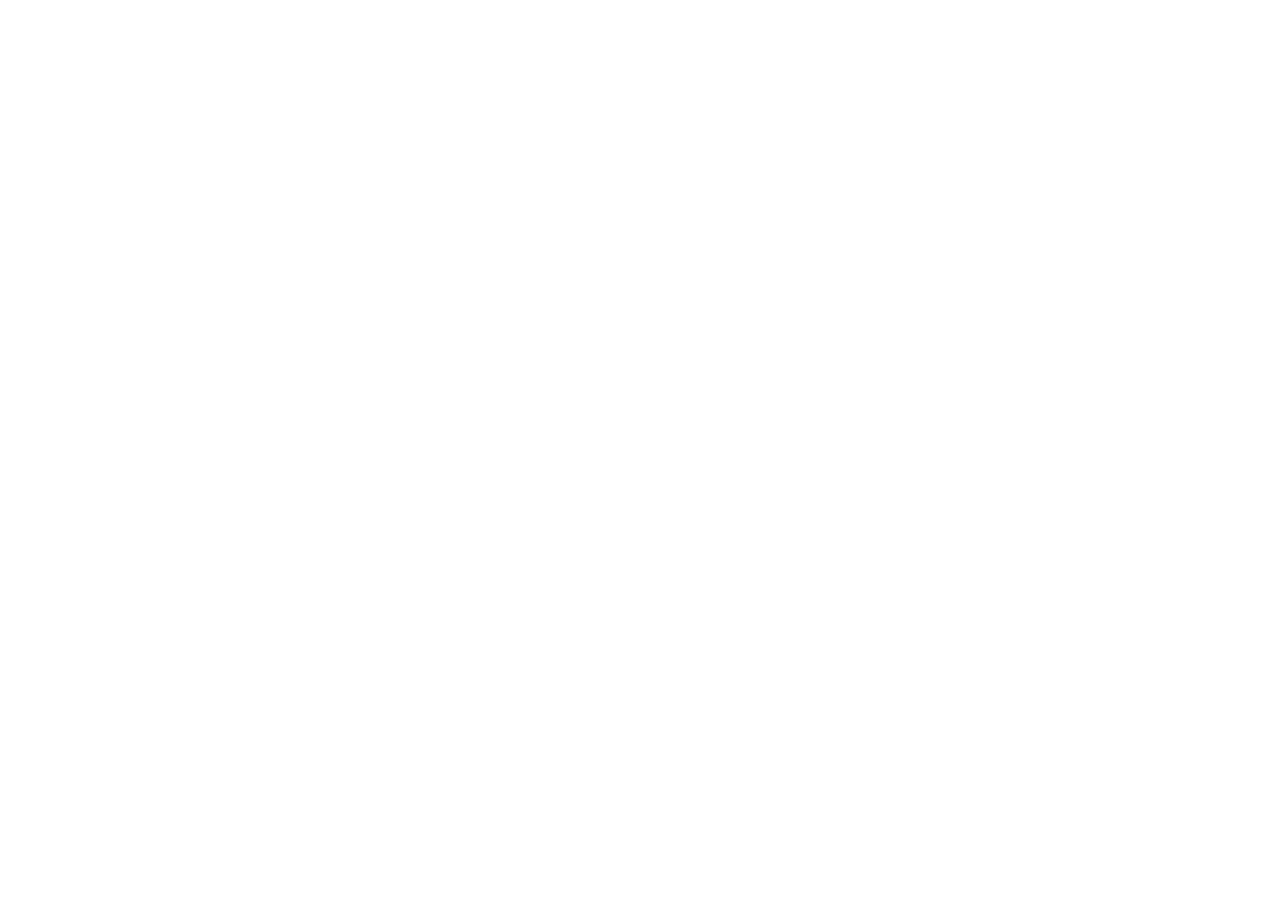
==== NHIS-CloneProject/index.html @ 0c993502 "Add files via upload" ====
<!DOCTYPE html>
<html lang="en">
  <head>
    <meta charset="UTF-8" />
    <meta name="viewport" content="width=device-width, initial-scale=1.0" />
    <title>Document</title>
  </head>
  <body>
    <header>
      <div></div>
      <div></div>
      <div></div>
      <nav></nav>
    </header>
    <main>
      <section class="hero"></section>
      <section class="news"></section>
      <section class="introduce"></section>
    </main>
    <footer>
      <div></div>
      <div></div>
    </footer>
  </body>
</html>
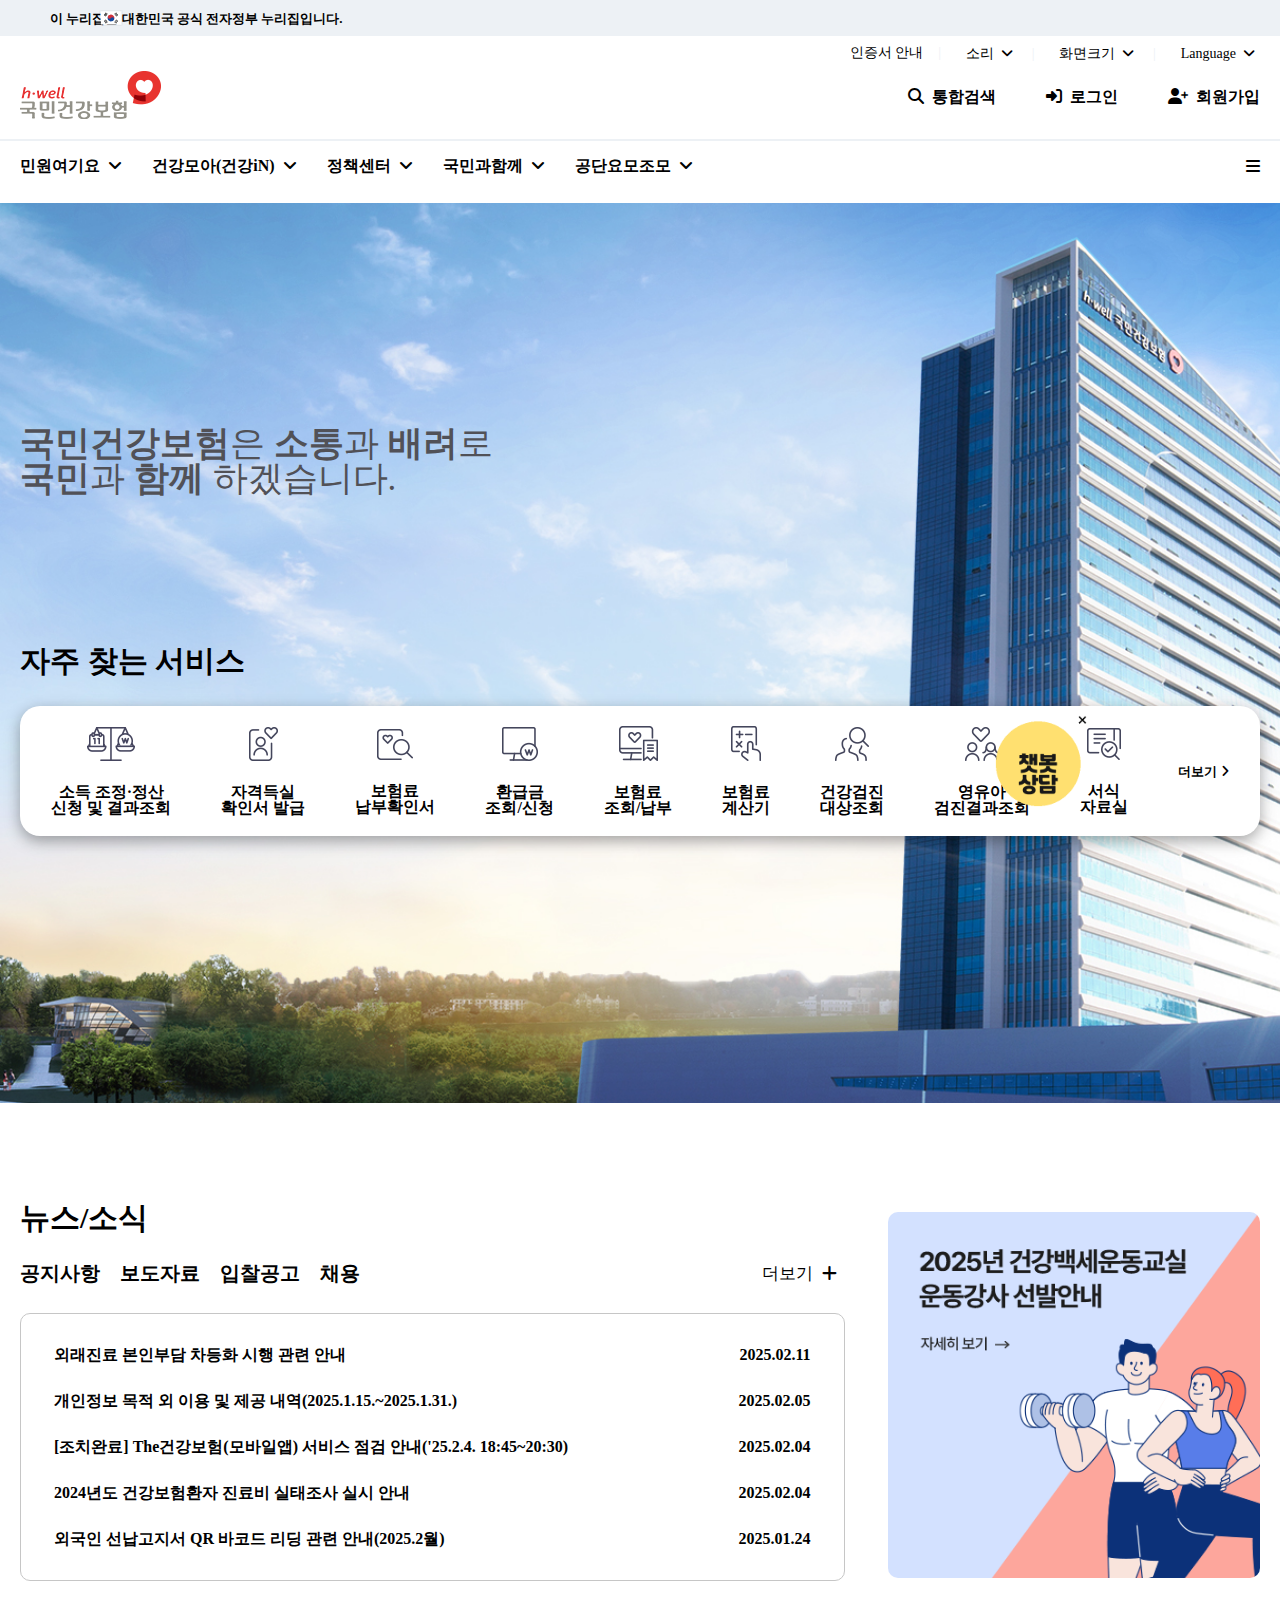
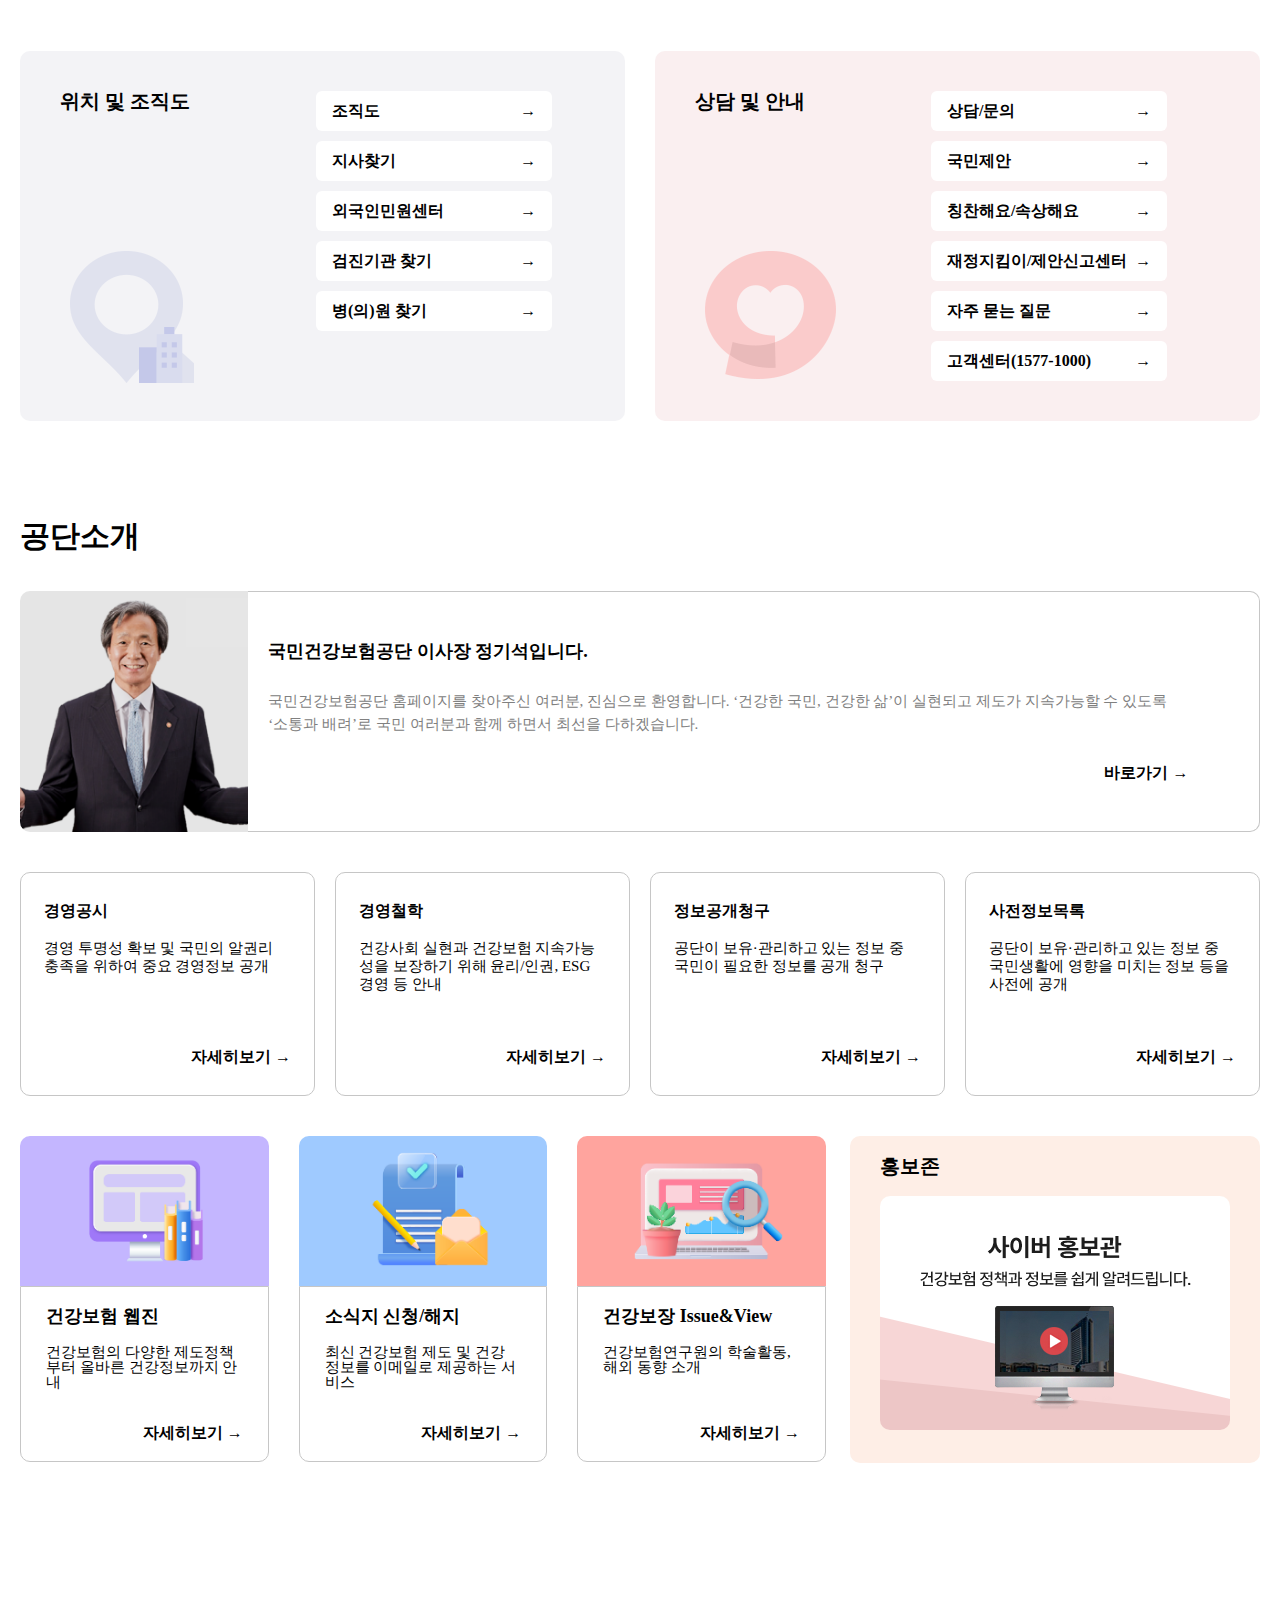
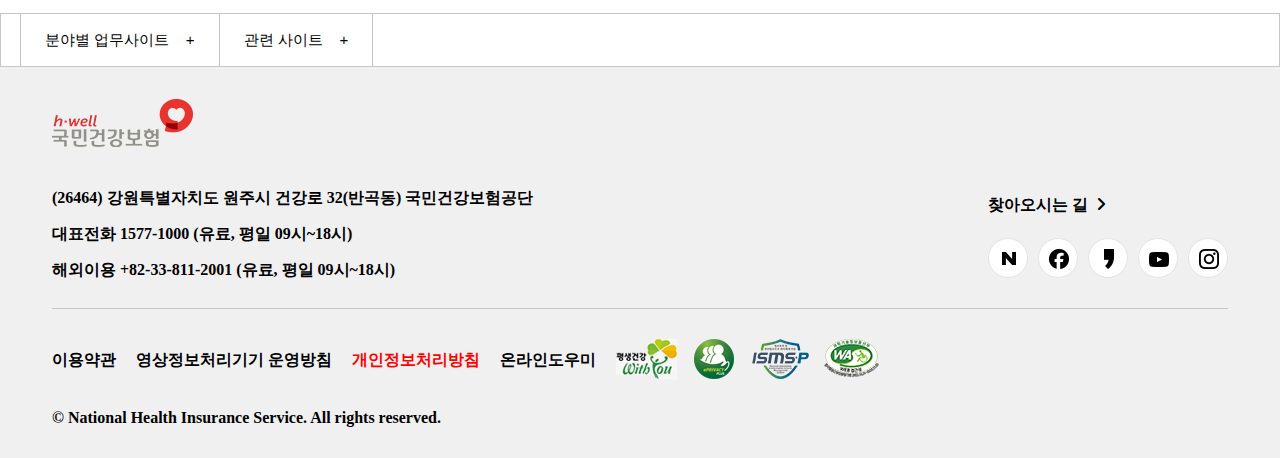
==== commit 143ceafc: "Add files via upload" ====
--- a/NHIS-CloneProject/index.html
+++ b/NHIS-CloneProject/index.html
@@ -3,23 +3,591 @@
   <head>
     <meta charset="UTF-8" />
     <meta name="viewport" content="width=device-width, initial-scale=1.0" />
-    <title>Document</title>
+    <title>국민건강보험</title>
+    <link rel="stylesheet" href="common/reset.css" />
+    <link rel="stylesheet" href="header.css" />
+    <link rel="stylesheet" href="hero.css" />
+    <link rel="stylesheet" href="news.css" />
+    <link rel="stylesheet" href="about.css" />
+    <link rel="stylesheet" href="footer.css" />
+    <link rel="stylesheet" href="aside.css" />
+    <link
+      rel="stylesheet"
+      href="https://cdnjs.cloudflare.com/ajax/libs/font-awesome/6.7.2/css/all.min.css"
+      integrity="sha512-Evv84Mr4kqVGRNSgIGL/F/aIDqQb7xQ2vcrdIwxfjThSH8CSR7PBEakCr51Ck+w+/U6swU2Im1vVX0SVk9ABhg=="
+      crossorigin="anonymous"
+      referrerpolicy="no-referrer"
+    />
   </head>
   <body>
     <header>
-      <div></div>
-      <div></div>
-      <div></div>
-      <nav></nav>
+      <section class="header__inner">
+        <div class="header__inner-contents">
+        <span class="header__inner-text">
+          이 누리집은 대한민국 공식 전자정부 누리집입니다.
+        </span>
+      </div>
+      </section>
+      <div class="header__contents">
+        <section class="header__services">
+          <ul class="header__site-controls">
+            <li><a>인증서 안내</a></li>
+            <li>
+              <a>소리 &nbsp;<i class="fa-solid fa-angle-down"></i></a>
+            </li>
+            <li>
+              <a>화면크기 &nbsp;<i class="fa-solid fa-angle-down"></i></a>
+            </li>
+            <li>
+              <a>Language &nbsp;<i class="fa-solid fa-angle-down"></i></a>
+            </li>
+          </ul>
+          <div class="header__topbar">
+            <div class="logo-album">
+              <img
+                src="img/logo.png"
+                alt=""
+              />
+            </div>
+            <div class="user-controls">
+              <a class="search" href="https://www.nhis.or.kr/nhis/index.do"
+                ><i class="fa-solid fa-magnifying-glass"></i>&nbsp; 통합검색</a
+              >
+              <a
+                class="login"
+                href="https://www.nhis.or.kr/nhis/etc/personalLoginPage.do"
+                ><i class="fa-solid fa-right-to-bracket"></i>&nbsp; 로그인</a
+              >
+              <a
+                class="join"
+                href="https://www.nhis.or.kr/nhis/etc/wbhaza01600m01.do"
+                ><i class="fa-solid fa-user-plus"></i>&nbsp; 회원가입</a
+              >
+            </div>
+          </div>
+        </section>
+        <nav class="header__menu">
+          <ul class="menu-list">
+            <li>민원여기요 &nbsp;<i class="fa-solid fa-angle-down"></i></li>
+            <li>
+              건강모아(건강iN) &nbsp;<i class="fa-solid fa-angle-down"></i>
+            </li>
+            <li>정책센터 &nbsp;<i class="fa-solid fa-angle-down"></i></li>
+            <li>국민과함께 &nbsp;<i class="fa-solid fa-angle-down"></i></li>
+            <li>공단요모조모 &nbsp;<i class="fa-solid fa-angle-down"></i></li>
+          </ul>
+          <i class="fa-solid fa-bars"></i>
+        </nav>
+      </div>
+      <div class="header__line"></div>
     </header>
     <main>
-      <section class="hero"></section>
-      <section class="news"></section>
-      <section class="introduce"></section>
+      <section class="hero">
+        <div class="hero__contents">
+          <h2>
+            <span>국민건강보험</span>은 <span>소통</span>과
+            <span>배려</span>로<br /><span>국민</span>과
+            <span>함께</span> 하겠습니다.
+          </h2>
+          <nav class="hero__service">
+            <h3>자주 찾는 서비스</h3>
+            <ul class="service__menu">
+              <li class="gap">
+                <a href="https://www.nhis.or.kr/nhis/minwon/sodukTotalView.do">
+                  <div>
+                    <img
+                      src="img/ico-scales.png"
+                      alt=""
+                    />
+                  </div>
+                  <span
+                    >소득 조정·정산<br />
+
+                    신청 및 결과조회</span
+                  >
+                </a>
+              </li>
+              <li class="gap">
+                <a href="https://www.nhis.or.kr/nhis/etc/personalLoginPage.do">
+                  <div>
+                    <img
+                      src="img/ico-qualification.png"
+                      alt=""
+                    />
+                  </div>
+                  <span>
+                    자격득실<br />
+
+                    확인서 발급</span
+                  >
+                </a>
+              </li>
+              <li class="gap">
+                <a href="https://www.nhis.or.kr/nhis/etc/personalLoginPage.do">
+                  <div>
+                    <img
+                      src="img/ico-burden.png"
+                      alt=""
+                    />
+                  </div>
+                  <span
+                    >보험료<br />
+
+                    납부확인서</span
+                  >
+                </a>
+              </li>
+              <li class="gap">
+                <a href="https://www.nhis.or.kr/nhis/etc/personalLoginPage.do">
+                  <div>
+                    <img
+                      src="img/ico-refund.png"
+                      alt=""
+                    />
+                  </div>
+                  <span
+                    >환급금<br />
+
+                    조회/신청</span
+                  >
+                </a>
+              </li>
+              <li class="gap">
+                <a href="https://www.nhis.or.kr/nhis/etc/personalLoginPage.do">
+                  <div>
+                    <img
+                      src="img/ico-insurance.png"
+                      alt=""
+                    />
+                  </div>
+                  <span
+                    >보험료<br />
+
+                    조회/납부</span
+                  >
+                </a>
+              </li>
+              <li>
+                <a
+                  href="https://www.nhis.or.kr/nhis/minwon/initCtrbCalcView.do"
+                >
+                  <div>
+                    <img
+                      src="img/ico-calculation.png"
+                      alt=""
+                    />
+                  </div>
+                  <span
+                    >보험료<br />
+
+                    계산기</span
+                  >
+                </a>
+              </li>
+              <li>
+                <a href="https://www.nhis.or.kr/nhis/etc/personalLoginPage.do">
+                  <div>
+                    <img
+                      src="img/ico-checkups.png"
+                      alt=""
+                    />
+                  </div>
+                  <span
+                    >건강검진<br />
+
+                    대상조회</span
+                  >
+                </a>
+              </li>
+              <li>
+                <a href="https://www.nhis.or.kr/nhis/etc/personalLoginPage.do">
+                  <div>
+                    <img
+                      src="img/ico-family.png"
+                      alt=""
+                    />
+                  </div>
+                  <span
+                    >영유아<br />
+
+                    검진결과조회</span
+                  >
+                </a>
+              </li>
+              <li>
+                <a href="https://www.nhis.or.kr/nhis/minwon/wbhaba03900m01.do">
+                  <div>
+                    <img
+                      src="img/ico-company-inquiry.png"
+                      alt=""
+                    />
+                  </div>
+                  <span
+                    >서식<br />
+
+                    자료실</span
+                  >
+                </a>
+              </li>
+              <li>
+              <a href="https://www.nhis.or.kr/nhis/minwon/wbhaba01000m01.do">
+                <span class="more"
+                  >더보기&nbsp;<i class="fa-solid fa-angle-right"></i
+                ></span>
+              </a>
+              </li>
+            </ul>
+          </nav>
+        </div>
+      </section>
+      <section class="news">
+        <div class="news__contents">
+          <div class="news__top">
+            <div class="info-board">
+              <h3>뉴스/소식</h3>
+              <div class="menu">
+                <ul>
+                  <li>공지사항</li>
+                  <li>보도자료</li>
+                  <li>입찰공고</li>
+                  <li>채용</li>
+                </ul>
+                <span class="more"
+                  ><a href="">더보기 &nbsp;<i class="fa-solid fa-plus"></a></i
+                ></span>
+              </div>
+              <ul class="news__list">
+                <li>
+                  <a
+                    href="https://www.nhis.or.kr/nhis/together/wbhaea01000m01.do?mode=view&articleNo=10849463&article.offset=0&articleLimit=10&srSearchVal=%EC%99%B8%EB%9E%98%EC%A7%84%EB%A3%8C+%EB%B3%B8%EC%9D%B8%EB%B6%80%EB%8B%B4+%EC%B0%A8%EB%93%B1%ED%99%94+%EC%8B%9C%ED%96%89+%EA%B4%80%EB%A0%A8+%EC%95%88%EB%82%B4"
+                  >
+                    외래진료 본인부담 차등화 시행 관련 안내
+                  </a>
+                  <time datetime="">2025.02.11</time>
+                </li>
+                <li>
+                  <a
+                    href="https://www.nhis.or.kr/nhis/together/wbhaea01000m01.do?mode=view&articleNo=10849303&article.offset=0&articleLimit=10&srSearchVal=%EA%B0%9C%EC%9D%B8%EC%A0%95%EB%B3%B4+%EB%AA%A9%EC%A0%81+%EC%99%B8+%EC%9D%B4%EC%9A%A9+%EB%B0%8F+%EC%A0%9C%EA%B3%B5+%EB%82%B4%EC%97%AD"
+                  >
+                    개인정보 목적 외 이용 및 제공 내역(2025.1.15.~2025.1.31.)
+                  </a>
+                  <time datetime="">2025.02.05</time>
+                </li>
+                <li>
+                  <a
+                    href="https://www.nhis.or.kr/nhis/together/wbhaea01000m01.do?mode=view&articleNo=10849283&article.offset=0&articleLimit=10&srSearchVal=%5B%EC%A1%B0%EC%B9%98%EC%99%84%EB%A3%8C%5D+The%EA%B1%B4%EA%B0%95%EB%B3%B4%ED%97%98%28%EB%AA%A8%EB%B0%94%EC%9D%BC%EC%95%B1%29+%EC%84%9C%EB%B9%84%EC%8A%A4+%EC%A0%90%EA%B2%80+%EC%95%88%EB%82%B4"
+                  >
+                    [조치완료] The건강보험(모바일앱) 서비스 점검 안내('25.2.4.
+                    18:45~20:30)
+                  </a>
+                  <time datetime="">2025.02.04</time>
+                </li>
+                <li>
+                  <a
+                    href="https://www.nhis.or.kr/nhis/together/wbhaea01000m01.do?mode=view&articleNo=10849246&article.offset=0&articleLimit=10&srSearchVal=2024%EB%85%84%EB%8F%84+%EA%B1%B4%EA%B0%95%EB%B3%B4%ED%97%98%ED%99%98%EC%9E%90+%EC%A7%84%EB%A3%8C%EB%B9%84+%EC%8B%A4%ED%83%9C%EC%A1%B0%EC%82%AC+%EC%8B%A4%EC%8B%9C+%EC%95%88%EB%82%B4"
+                  >
+                    2024년도 건강보험환자 진료비 실태조사 실시 안내
+                  </a>
+                  <time datetime="">2025.02.04</time>
+                </li>
+                <li>
+                  <a
+                    href="https://www.nhis.or.kr/nhis/together/wbhaea01000m01.do?mode=view&articleNo=10849070&article.offset=0&articleLimit=10&srSearchVal=%EC%99%B8%EA%B5%AD%EC%9D%B8+%EC%84%A0%EB%82%A9%EA%B3%A0%EC%A7%80%EC%84%9C+QR+%EB%B0%94%EC%BD%94%EB%93%9C+%EB%A6%AC%EB%94%A9+%EA%B4%80%EB%A0%A8+%EC%95%88%EB%82%B4%282025.2%EC%9B%94%29"
+                  >
+                    외국인 선납고지서 QR 바코드 리딩 관련 안내(2025.2월)
+                  </a>
+                  <time datetime="">2025.01.24</time>
+                </li>
+              </ul>
+            </div>
+            <article class="card">
+              <img src="img/20250117_banner_pc01.png" alt="">
+            </article>
+          </div>
+          <div class="news__bottom">
+            <article class="location">
+              <h5>위치 및 조직도</h5>
+              <ul>
+                <li>
+                  <a
+                    href="https://www.nhis.or.kr/nhis/about/retrieveOrganizationChart.do"
+                    ><span>조직도</span> <span>→</span>
+                  </a>
+                </li>
+                <li>
+                  <a href=""><span>지사찾기</span> <span>→</span> </a>
+                </li>
+                <li>
+                  <a href=""><span>외국인민원센터</span> <span>→</span> </a>
+                </li>
+                <li>
+                  <a href=""><span>검진기관 찾기</span> <span>→</span> </a>
+                </li>
+                <li>
+                  <a href=""><span>병(의)원 찾기</span> <span>→</span> </a>
+                </li>
+              </ul>
+            </article>
+            <article class="help">
+              <h5>상담 및 안내</h5>
+              <ul>
+                <li>
+                  <a
+                    href="https://www.nhis.or.kr/nhis/about/retrieveOrganizationChart.do"
+                    ><span>상담/문의</span> <span>→</span>
+                  </a>
+                </li>
+                <li>
+                  <a href=""><span>국민제안</span> <span>→</span> </a>
+                </li>
+                <li>
+                  <a href=""><span>칭찬해요/속상해요</span> <span>→</span> </a>
+                </li>
+                <li>
+                  <a href=""
+                    ><span>재정지킴이/제안신고센터</span> <span>→</span>
+                  </a>
+                </li>
+                <li>
+                  <a href=""><span>자주 묻는 질문</span> <span>→</span> </a>
+                </li>
+                <li>
+                  <a href=""
+                    ><span>고객센터(1577-1000)</span> <span>→</span>
+                  </a>
+                </li>
+              </ul>
+            </article>
+          </div>
+        </div>
+      </section>
+      <section class="about">
+        <div class="about__contents">
+          <h3>공단소개</h3>
+          <figure>
+            <div class="profile__img"></div>
+            <figcaption>
+              <a href="https://www.nhis.or.kr/nhis/about/wbhafa01000m01.do">
+                <h6>국민건강보험공단 이사장 정기석입니다.</h6>
+                <p>
+                  국민건강보험공단 홈페이지를 찾아주신 여러분, 진심으로
+                  환영합니다. 
+                  ‘건강한 국민, 건강한 삶’이 실현되고 제도가 지속가능할 수
+                  있도록 ‘소통과 배려’로 국민 여러분과 함께 하면서 최선을
+                  다하겠습니다.
+                </p>
+                <span>바로가기 →</span>
+              </a>
+            </figcaption>
+          </figure>
+          <div class="text__cardlist">
+            <a href="https://www.nhis.or.kr/announce/index.do" class="textcard">
+              <h6>경영공시</h6>
+              <p>
+                경영 투명성 확보 및 국민의 알권리
+                충족을 위하여 중요 경영정보 공개
+              </p>
+              <span>자세히보기 →</span>
+            </a>
+            <a
+              href="https://www.nhis.or.kr/nhis/about/wbhafd01000m01.do"
+              class="textcard"
+            >
+              <h6>경영철학</h6>
+              <p>
+                건강사회 실현과 건강보험 지속가능성을 보장하기 위해
+                윤리/인권, ESG
+                경영 등 안내
+              </p>
+              <span>자세히보기 →</span>
+            </a>
+            <a
+              href="https://www.nhis.or.kr/nhis/together/wbhaec01000m01.do"
+              class="textcard"
+            >
+              <h6>정보공개청구</h6>
+              <p>
+                공단이 보유·관리하고 있는 정보 중
+                국민이 필요한 정보를 공개 청구
+              </p>
+              <span>자세히보기 →</span>
+            </a>
+            <a
+              href="https://www.nhis.or.kr/nhis/together/retrieveOpenList.do"
+              class="textcard"
+            >
+              <h6>사전정보목록</h6>
+              <p>
+                공단이 보유·관리하고 있는 정보 중
+                국민생활에 영향을 미치는 정보 등을
+                사전에 공개
+              </p>
+              <span>자세히보기 →</span>
+            </a>
+          </div>
+          <div class="list-slide">
+            <div class="img__cardlist">
+              <article class="imgcard">
+                <a
+                  href="https://www.nhis.or.kr/nhis/together/wbhaea02000m01.do"
+                >
+                  <div class="imgcard__album">
+                    <img
+                      src="img/img_info_webzin.png"
+                      alt=""
+                    />
+                  </div>
+                  <div class="imgcard-text">
+                    <h6>건강보험 웹진</h6>
+                    <p>
+                      건강보험의 다양한 제도정책부터 올바른 건강정보까지 안내
+                    </p>
+                    <span>자세히보기 →</span>
+                  </div>
+                </a>
+              </article>
+              <article class="imgcard">
+                <a href="https://www.nhis.or.kr/nhis/etc/insertNewsInfoView.do">
+                  <div class="imgcard__album">
+                    <img
+                      src="img/img_info_sosic.png"
+                      alt=""
+                    />
+                  </div>
+                  <div class="imgcard-text">
+                    <h6>소식지 신청/해지</h6>
+                    <p>
+                      최신 건강보험 제도 및 건강 정보를 이메일로 제공하는 서비스
+                    </p>
+                    <span>자세히보기 →</span>
+                  </div>
+                </a>
+              </article>
+              <article class="imgcard">
+                <a href="https://www.nhis.or.kr/nhis/about/wbhafb08200m01.do">
+                  <div class="imgcard__album">
+                    <img
+                      src="img/img_info_issue.png"
+                      alt=""
+                    />
+                  </div>
+                  <div class="imgcard-text">
+                    <h6>건강보장 Issue&View</h6>
+                    <p>건강보험연구원의 학술활동, 해외 동향 소개</p>
+                    <span>자세히보기 →</span>
+                  </div>
+                </a>
+              </article>
+            </div>
+            <a href="https://www.nhis.or.kr/nhis/about/wbhafc01000m01.do" class="slide">
+              <h5>홍보존</h5>
+              <div class="album">
+                <img
+                  src="img/pr_20240429.png"
+                  alt=""
+                />
+              </div>
+            </a>
+          </div>
+        </div>
+      </section>
     </main>
     <footer>
-      <div></div>
-      <div></div>
+      <section class="footer__inner">
+        <div class="footer__inner-contents">
+          <button><a href="https://www.nhis.or.kr/nhis/index.do">분야별 업무사이트 &nbsp;&nbsp; +</a></button>
+          <button class="border-right"><a href="https://www.nhis.or.kr/nhis/index.do">관련 사이트 &nbsp;&nbsp; +</a></button>
+        </div>
+      </section>
+      <section class="footer__main">
+        <div class="footer__main-contents">
+          <div>
+            <img
+              src="img/logo.png"
+              alt=""
+            />
+          </div>
+          <div class="footer__main-top">
+            <div class="footer__main-info">
+              <p>
+                (26464) 강원특별자치도 원주시 건강로 32(반곡동) 국민건강보험공단
+              </p>
+              <p>대표전화 1577-1000 (유료, 평일 09시~18시)</p>
+              <p>해외이용 +82-33-811-2001 (유료, 평일 09시~18시)</p>
+            </div>
+            <div>
+              <a href="https://www.nhis.or.kr/nhis/about/retrieveBranchList.do"
+                >찾아오시는 길 &nbsp;<i class="fa-solid fa-angle-right"></i
+              ></a>
+              <ul class="footer__main-snslink">
+                <li>
+                  <a class="naver" href="https://blog.naver.com/nhicblog"></a>
+                </li>
+                <li>
+                  <a
+                    class="facebook"
+                    href="https://www.facebook.com/nhis.korea"
+                  ></a>
+                </li>
+                <li>
+                  <a class="kakao" href="https://story.kakao.com/ch/nhis"></a>
+                </li>
+                <li>
+                  <a
+                    class="youtube"
+                    href="https://www.youtube.com/user/nhicsns"
+                  ></a>
+                </li>
+                <li>
+                  <a
+                    class="instagram"
+                    href="https://www.instagram.com/nhis_korea/"
+                  ></a>
+                </li>
+              </ul>
+            </div>
+          </div>
+          <div class="footer__main-bottom">
+            <div class="policy">
+              <a href="https://www.nhis.or.kr/nhis/etc/wbhaze01900m01.do"
+                >이용약관</a
+              ><a href="https://www.nhis.or.kr/nhis/etc/wbhaze02803m01.do"
+                >영상정보처리기기 운영방침</a
+              ><a
+                class="red"
+                href="https://www.nhis.or.kr/nhis/etc/privacy_policy.do"
+                >개인정보처리방침</a
+              ><a href="https://www.nhis.or.kr/helpcom_new/hc_user_main.jsp"
+                >온라인도우미</a
+              >
+              <div class="marklist">
+                <a
+                  class="mark01"
+                  href="https://www.nhis.or.kr/nhis/about/wbhafd03600m01.do"
+                ></a
+                ><a
+                  class="mark02"
+                  href="https://www.eprivacy.or.kr/front/certifiedSiteMark/certifiedSiteMarkPopup.do?certCmd=EP&certNum=2024-EP-R017"
+                ></a
+                ><a
+                  class="mark03"
+                  href="https://www.nhis.or.kr/upload/ISMS-P.pdf"
+                ></a>
+                <a
+                  class="mark04"
+                  href="https://www.nhis.or.kr/upload/wa_qualith_certificate.pdf"
+                ></a>
+              </div>
+            </div>
+            <div>© National Health Insurance Service. All rights reserved.</div>
+          </div>
+        </div>
+      </section>
     </footer>
+    <aside>
+      <span class="chat">
+        <a href="https://chatbot.nhis.or.kr/api/"><img src="img/chat_hello.gif" alt=""></a>
+      </span>
+    </aside>
   </body>
 </html>
--- a/NHIS-CloneProject/header.css
+++ b/NHIS-CloneProject/header.css
@@ -0,0 +1,158 @@
+header {
+  width: 100vw;
+  height: 203px;
+  background-color: white;
+}
+
+.header__contents {
+  width: 100%;
+  max-width: 1240px;
+  margin: 0 auto;
+
+  display: flex;
+  flex-direction: column;
+  gap: 35px;
+}
+
+.header__inner {
+  position: relative;
+  background-color: #edf1f5;
+  padding: 10px;
+  margin-bottom: 10px;
+  position: relative;
+}
+
+.header__inner-contents {
+  width: 100vw;
+  max-width: 1240px;
+  margin: 0 auto;
+}
+
+.header__inner > .header__inner-contents > .header__inner-text {
+  font-size: 13px;
+  font-weight: bold;
+  margin-left: 30px;
+}
+
+.header__inner-text::before {
+  content: "";
+  display: block;
+  position: absolute;
+  left: 99px;
+  top: 50%;
+  margin-top: -8px;
+  width: 24px;
+  height: 16px;
+
+  background-image: url("img/top_ban_ico_flag.svg");
+  background-repeat: no-repeat;
+  background-size: 100% auto;
+  background-position: left center;
+}
+
+.header__site-controls {
+  display: flex;
+  justify-content: flex-end;
+  gap: 20px;
+
+  font-size: 14px;
+}
+
+.header__site-controls > li > a {
+  background-color: transparent;
+  padding: 2px 5px;
+  border-radius: 6px;
+  transition: all 0.5s;
+}
+
+.header__site-controls > li > a:hover {
+  cursor: pointer;
+  background-color: #edf1f5;
+}
+
+.header__site-controls > li::after {
+  content: "|";
+  color: #edf1f5;
+  margin-left: 10px;
+}
+
+.header__site-controls > li:last-child::after {
+  content: "";
+  margin-left: 0;
+}
+
+.header__topbar {
+  display: flex;
+  justify-content: space-between;
+  align-items: center;
+  margin-top: 10px;
+}
+
+.header__topbar > .user-controls {
+  display: flex;
+  gap: 50px;
+
+  font-weight: bold;
+}
+
+.header__menu {
+  display: flex;
+  justify-content: space-between;
+  align-items: center;
+
+  font-weight: bold;
+}
+
+.header__menu > .menu-list {
+  display: flex;
+  gap: 30px;
+}
+
+.header__menu > .menu-list > li {
+  cursor: pointer;
+}
+
+.header__menu > i {
+  cursor: pointer;
+}
+
+.header__line {
+  border: 1px solid #edf1f5;
+  margin-top: -35px;
+}
+
+@media screen and (max-width: 768px) {
+  .header {
+    height: 183px;
+  }
+  .header__contents {
+    max-width: 680px;
+    gap: 25px;
+    display: flex;
+  }
+
+  .header__inner-contents {
+    max-width: 680px;
+  }
+
+  .header__inner {
+    padding: 10px;
+    margin-bottom: 10px;
+  }
+
+  .header__inner > .header__inner-contents > .header__inner-text {
+    font-size: 8px;
+    margin-left: 30px;
+  }
+
+  .header__inner-text::before {
+    left: 50px;
+    top: 64%;
+    width: 20px;
+    height: 12px;
+  }
+
+  .header__menu > .menu-list > li {
+    font-size: 13px;
+  }
+}
--- a/NHIS-CloneProject/hero.css
+++ b/NHIS-CloneProject/hero.css
@@ -0,0 +1,110 @@
+main {
+  display: flex;
+  flex-direction: column;
+  gap: 100px;
+}
+
+.hero {
+  width: 100vw;
+  background-image: url("img/visual_img01.jpg");
+  background-size: cover;
+  background-repeat: no-repeat;
+}
+
+.hero__contents {
+  width: 100%;
+  max-width: 1240px;
+  height: 100vh;
+  margin: 0 auto;
+
+  display: flex;
+  flex-direction: column;
+  gap: 150px;
+}
+
+.hero__contents > h2 {
+  font-size: 35px;
+  color: #515157;
+  font-weight: 500;
+
+  padding-top: 18%;
+}
+
+.hero__contents > h2 > span {
+  font-weight: bold;
+}
+
+.hero__service {
+  display: flex;
+  flex-direction: column;
+  gap: 30px;
+}
+
+.hero__service > h3 {
+  font-size: 30px;
+  font-weight: bold;
+}
+
+.service__menu {
+  display: flex;
+  padding: 20px 10px;
+  gap: 50px;
+  align-items: center;
+  justify-content: center;
+
+  background-color: white;
+  border: none;
+  border-radius: 20px;
+
+  font-weight: bold;
+  box-shadow: rgba(0, 0, 0, 0.35) 0px 5px 15px;
+}
+
+.service__menu > li > a {
+  display: flex;
+  flex-direction: column;
+  justify-content: center;
+  align-items: center;
+
+  gap: 20px;
+}
+
+.service__menu > li > a > span {
+  text-align: center;
+  text-decoration: none;
+}
+
+.service__menu > li > a:hover > span {
+  text-decoration: underline;
+  color: red;
+}
+
+.service__menu > li > a > .more {
+  font-size: 13px;
+}
+
+@media screen and (max-width: 768px) {
+  .hero__contents {
+    max-width: 680px;
+  }
+
+  .hero__service > h3 {
+    font-size: 25px;
+  }
+
+  .service__menu {
+    display: initial;
+    padding: 30px 20px;
+  }
+  .service__menu > li {
+    width: 20%;
+    float: left;
+  }
+
+  .service__menu > .gap {
+    margin-bottom: 30px;
+  }
+  .service__menu > li > a > .more {
+    margin-top: 40px;
+  }
+}
--- a/NHIS-CloneProject/news.css
+++ b/NHIS-CloneProject/news.css
@@ -0,0 +1,191 @@
+.news {
+  width: 100vw;
+}
+
+.news__contents {
+  width: 100%;
+  max-width: 1240px;
+  margin: 0 auto;
+
+  display: flex;
+  flex-direction: column;
+  gap: 70px;
+}
+
+.news__top {
+  display: flex;
+  align-items: flex-end;
+}
+
+.news__top > .info-board {
+  width: 70%;
+  display: flex;
+  flex-direction: column;
+  gap: 30px;
+}
+
+.news__top > .info-board > h3 {
+  font-size: 30px;
+  font-weight: bold;
+}
+
+.info-board > .menu {
+  display: flex;
+  justify-content: space-between;
+  align-items: center;
+
+  font-size: 20px;
+  font-weight: bold;
+  width: 95%;
+
+  padding: 0 7px 0 0;
+}
+
+.info-board > .menu > ul {
+  display: flex;
+  gap: 20px;
+}
+
+.info-board > .menu > ul > li {
+  cursor: pointer;
+}
+
+.info-board > .menu > .more {
+  font-weight: 300;
+  font-size: 17px;
+}
+
+.info-board > .menu > .more > i {
+  font-weight: 300;
+}
+
+.info-board > .news__list {
+  display: flex;
+  flex-direction: column;
+  gap: 30px;
+
+  border: 1px solid #c6c6c6;
+  padding: 33px;
+  border-radius: 10px;
+  width: 95%;
+}
+
+.info-board > .news__list > li {
+  display: flex;
+  justify-content: space-between;
+  font-weight: bold;
+}
+
+.info-board > .news__list > li > a:hover {
+  text-decoration: underline;
+}
+
+.card {
+  width: 30%;
+  border-radius: 10px;
+}
+
+.card > img {
+  width: 100%;
+  border-radius: 10px;
+  object-fit: cover;
+}
+
+/* .card {
+  width: 30%;
+  background-image: url("https://www.nhis.or.kr/_res/nhis/nhis/img/banner/20250117_banner_pc01.png");
+  background-size: cover;
+  background-position: center;
+
+  border-radius: 10px;
+} */
+
+.news__bottom {
+  display: flex;
+  gap: 30px;
+}
+
+.news__bottom > article {
+  width: 100%;
+  background-repeat: no-repeat;
+  background-position: 50px 200px;
+
+  display: flex;
+  gap: 126px;
+  padding: 40px;
+  border-radius: 10px;
+}
+
+.news__bottom > article > h5 {
+  font-size: 20px;
+  font-weight: bold;
+}
+
+.news__bottom > article > ul {
+  width: 50%;
+  display: flex;
+  flex-direction: column;
+  gap: 10px;
+}
+
+.news__bottom > article > ul > li > a {
+  width: 90%;
+  background-color: white;
+
+  font-weight: bold;
+
+  display: flex;
+  justify-content: space-between;
+  line-height: 40px;
+  padding: 0 16px;
+
+  border-radius: 6px;
+}
+
+.news__bottom > .location {
+  background-image: url("img/bg_service1.png");
+  background-color: #f3f3f6;
+}
+
+.news__bottom > .help {
+  background-image: url("img/bg_service2.png");
+  background-color: #faeff0;
+}
+
+@media screen and (max-width: 768px) {
+  .news__contents {
+    max-width: 680px;
+  }
+  .news__top > .info-board > h3 {
+    font-size: 25px;
+  }
+
+  .info-board > .menu > ul {
+    font-size: 17px;
+  }
+
+  .info-board > .menu > .more {
+    font-size: 13px;
+  }
+
+  .info-board > .news__list > li > a {
+    font-size: 11px;
+  }
+  .info-board > .news__list > li > time {
+    font-size: 10px;
+  }
+
+  .news__bottom {
+    display: unset;
+  }
+
+  .news__bottom > article {
+    gap: 0;
+    justify-content: space-between;
+  }
+
+  .news__bottom > .location {
+    margin-bottom: 30px;
+    background-position: 30px 140px;
+  }
+}
--- a/NHIS-CloneProject/about.css
+++ b/NHIS-CloneProject/about.css
@@ -0,0 +1,294 @@
+.about {
+  width: 100vw;
+}
+
+.about__contents {
+  width: 100%;
+  max-width: 1240px;
+  margin: 0 auto;
+
+  display: flex;
+  flex-direction: column;
+  gap: 40px;
+}
+
+.about__contents > h3 {
+  font-size: 30px;
+  font-weight: bold;
+}
+
+.about__contents > figure {
+  display: flex;
+  border-radius: 10px;
+
+  width: 100%;
+  height: 241px;
+}
+
+.profile__img {
+  width: 25%;
+  height: 100%;
+  object-fit: cover;
+
+  background-color: #c6c6c6;
+  background-image: url("img/img_about.png");
+  background-repeat: no-repeat;
+  background-position: top center;
+  background-size: 100% auto;
+  border-radius: 10px 0 0 10px;
+}
+
+.about__contents > figure > figcaption {
+  border-radius: 0 10px 10px 0;
+  border: 1px solid #c6c6c6;
+  border-left: none;
+}
+
+.about__contents > figure > figcaption > a {
+  width: 95%;
+
+  display: flex;
+  flex-direction: column;
+  gap: 30px;
+  padding: 50px 20px;
+}
+
+.about__contents > figure > figcaption > a > h6 {
+  font-size: 18px;
+  font-weight: bold;
+}
+
+.about__contents > figure > figcaption > a > p {
+  font-size: 15px;
+  color: gray;
+  line-height: 1.5;
+}
+
+.about__contents > figure > figcaption > a > span {
+  text-align: right;
+  font-weight: bold;
+}
+
+.about__contents > .text__cardlist {
+  display: flex;
+  gap: 20px;
+}
+
+.about__contents > .text__cardlist > .textcard {
+  width: 25%;
+
+  display: flex;
+  flex-direction: column;
+  gap: 20px;
+  padding: 30px 23px;
+
+  border: 1px solid #c6c6c6;
+  border-radius: 10px;
+}
+
+.about__contents > .text__cardlist > .textcard > h6 {
+  font-size: 18x;
+  font-weight: bold;
+}
+
+.about__contents > .text__cardlist > .textcard > p {
+  font-size: 15px;
+  line-height: 1.2;
+  height: 90px;
+}
+
+.about__contents > .text__cardlist > .textcard > span {
+  text-align: right;
+  font-weight: bold;
+}
+
+.about__contents > .list-slide {
+  display: flex;
+  width: 100%;
+}
+
+.about__contents > .list-slide > .img__cardlist {
+  display: flex;
+  gap: 30px;
+  width: auto;
+  padding-right: 24px;
+}
+
+.about__contents > .list-slide > .img__cardlist > .imgcard {
+  width: 33.3%;
+  border-radius: 10px 10px 0 0;
+}
+
+.about__contents
+  > .list-slide
+  > .img__cardlist
+  > .imgcard
+  > a
+  > .imgcard__album {
+  width: 100%;
+  height: 150px;
+  border-radius: 10px 10px 0 0;
+}
+
+.about__contents
+  > .list-slide
+  > .img__cardlist
+  > .imgcard
+  > a
+  > .imgcard__album
+  > img {
+  width: 100%;
+  height: 100%;
+  object-fit: cover;
+  border-radius: 10px 10px 0 0;
+}
+
+.about__contents > .list-slide > .img__cardlist > .imgcard > a > .imgcard-text {
+  display: flex;
+  flex-direction: column;
+  gap: 20px;
+  padding: 20px 25px;
+  border: 1px solid #c6c6c6;
+  border-radius: 0 0 10px 10px;
+}
+
+.about__contents
+  > .list-slide
+  > .img__cardlist
+  > .imgcard
+  > a
+  > .imgcard-text
+  > h6 {
+  font-size: 18px;
+  font-weight: bold;
+}
+
+.about__contents
+  > .list-slide
+  > .img__cardlist
+  > .imgcard
+  > a
+  > .imgcard-text
+  > p {
+  font-size: 15px;
+  height: 50px;
+}
+
+.about__contents
+  > .list-slide
+  > .img__cardlist
+  > .imgcard
+  > a
+  > .imgcard-text
+  > span {
+  text-align: right;
+  font-weight: bold;
+  margin-top: 10px;
+}
+
+.about__contents > .list-slide > .slide {
+  width: auto;
+  background-color: #feeee6;
+  background-image: url("https://www.nhis.or.kr/_res/nhis/nhis/img/newimg/main/bg_app.png");
+  background-repeat: no-repeat;
+
+  display: flex;
+  flex-direction: column;
+  gap: 20px;
+  padding: 20px 30px 30px;
+
+  border-radius: 10px;
+}
+
+.about__contents > .list-slide > .slide > h5 {
+  font-size: 20px;
+  font-weight: bold;
+}
+
+.about__contents > .list-slide > .slide > .album {
+  width: 100%;
+  border-radius: 10px;
+}
+
+.about__contents > .list-slide > .slide > .album > img {
+  border-radius: 10px;
+}
+
+@media screen and (max-width: 768px) {
+  .about__contents {
+    max-width: 680px;
+  }
+  .about__contents > h3 {
+    font-size: 25px;
+  }
+  .profile__img {
+    width: 50%;
+    background-size: 200% auto;
+  }
+
+  .about__contents > .text__cardlist > .textcard {
+    padding: 23px 15px;
+  }
+
+  .about__contents > .text__cardlist > .textcard > h6 {
+    font-size: 15x;
+  }
+
+  .about__contents > .text__cardlist > .textcard > p {
+    font-size: 12px;
+    height: 60px;
+  }
+
+  .about__contents > .text__cardlist > .textcard > span {
+    font-size: 12px;
+  }
+  .about__contents > .list-slide {
+    display: unset;
+  }
+  .about__contents > .list-slide > .img__cardlist {
+    display: flex;
+    justify-content: space-between;
+    padding-right: 0;
+    margin-bottom: 40px;
+  }
+  .about__contents
+    > .list-slide
+    > .img__cardlist
+    > .imgcard
+    > a
+    > .imgcard-text {
+    padding: 20px;
+    gap: 15px;
+  }
+
+  .about__contents
+    > .list-slide
+    > .img__cardlist
+    > .imgcard
+    > a
+    > .imgcard-text
+    > h6 {
+    height: 35px;
+  }
+
+  .about__contents
+    > .list-slide
+    > .img__cardlist
+    > .imgcard
+    > a
+    > .imgcard-text
+    > span {
+    font-size: 13px;
+  }
+  .about__contents > .list-slide {
+    display: unset;
+  }
+
+  .about__contents > .list-slide > .slide > .album {
+    display: flex;
+    justify-content: center;
+  }
+  .about__contents > .list-slide > .slide > .album > img {
+    width: 70%;
+  }
+}
--- a/NHIS-CloneProject/footer.css
+++ b/NHIS-CloneProject/footer.css
@@ -0,0 +1,179 @@
+footer {
+  width: 100vw;
+  position: absolute;
+
+  padding-top: 150px;
+  font-weight: bold;
+}
+
+.footer__inner {
+  width: 100%;
+  height: 54px;
+  margin: 0 auto;
+  display: flex;
+
+  border: 1px solid #c6c6c6;
+}
+
+.footer__inner-contents {
+  width: 100%;
+  max-width: 1240px;
+  margin: 0 auto;
+
+  display: flex;
+}
+
+.footer__inner-contents > button {
+  border-radius: 0;
+  border: none;
+  border-left: 1px solid #c6c6c6;
+  padding: 0 24px;
+  background-color: transparent;
+  font-size: 15px;
+}
+
+.footer__inner-contents > .border-right {
+  border-right: 1px solid #c6c6c6;
+}
+
+.footer__main {
+  width: 100%;
+  background-color: #f0f0f0;
+}
+
+.footer__main-contents {
+  width: 100%;
+  max-width: 1240px;
+  margin: 0 auto;
+  padding: 32px;
+
+  display: flex;
+  flex-direction: column;
+}
+
+.footer__main-top {
+  display: flex;
+  justify-content: space-between;
+  align-items: flex-end;
+
+  border-bottom: 1px solid #c6c6c6;
+  padding-bottom: 30px;
+  margin-top: 40px;
+}
+
+.footer__main-info {
+  display: flex;
+  flex-direction: column;
+  gap: 20px;
+}
+
+.footer__main-snslink {
+  display: flex;
+  gap: 10px;
+  margin-top: 25px;
+}
+
+.footer__main-snslink > li > a {
+  background-color: white;
+  display: block;
+  width: 40px;
+  height: 40px;
+  border: 1px solid #e4e4e4;
+  border-radius: 999px;
+}
+
+.footer__main-snslink > li > .naver {
+  background-image: url("img/foot_ico_sns_blog.png");
+}
+
+.footer__main-snslink > li > .facebook {
+  background-image: url("img/foot_ico_sns_facebook.png");
+}
+
+.footer__main-snslink > li > .kakao {
+  background-image: url("img/foot_ico_sns_kakao.png");
+}
+
+.footer__main-snslink > li > .youtube {
+  background-image: url("img/foot_ico_sns_youtube.png");
+}
+
+.footer__main-snslink > li > .instagram {
+  background-image: url("img/foot_ico_sns_Instagram.png");
+}
+
+.policy {
+  display: flex;
+  gap: 20px;
+  align-items: center;
+  padding: 30px 0;
+}
+
+.red {
+  color: red;
+}
+
+.marklist {
+  display: flex;
+  gap: 15px;
+}
+
+.marklist > a {
+  height: 41px;
+  background-repeat: no-repeat;
+}
+
+.mark01 {
+  background-image: url("img/mark_01.png");
+  width: 63px;
+}
+
+.mark02 {
+  background-image: url("img/mark_02.png");
+  width: 43px;
+}
+
+.mark03 {
+  background-image: url("img/mark02-img05.png");
+  width: 57px;
+}
+
+.mark04 {
+  background-image: url("img/mark_04.png");
+  width: 60px;
+}
+
+@media screen and (max-width: 768px) {
+  footer {
+    padding-top: 100px;
+  }
+
+  .footer__inner-contents {
+    max-width: 680px;
+  }
+
+  .footer__main-top {
+    margin-top: 30px;
+  }
+
+  .footer__main-info {
+    font-size: 14px;
+    gap: 10px;
+  }
+  .footer__main-top > div > a {
+    font-size: 14px;
+  }
+  .footer__main-snslink {
+    margin-top: 5px;
+    gap: 5px;
+  }
+
+  .policy {
+    gap: 17px;
+    font-size: 12px;
+    padding: 15px 0 0 0;
+  }
+  .marklist > a {
+    background-size: 80%;
+  }
+}
--- a/NHIS-CloneProject/aside.css
+++ b/NHIS-CloneProject/aside.css
@@ -0,0 +1,20 @@
+.chat {
+  position: fixed;
+  bottom: 90px;
+  right: 55px;
+}
+
+.chat > a {
+  width: 40%;
+}
+
+.chat > a > img {
+  width: 40%;
+}
+
+@media screen and (max-width: 768px) {
+  .chat {
+    bottom: 35px;
+    right: -80px;
+  }
+}
